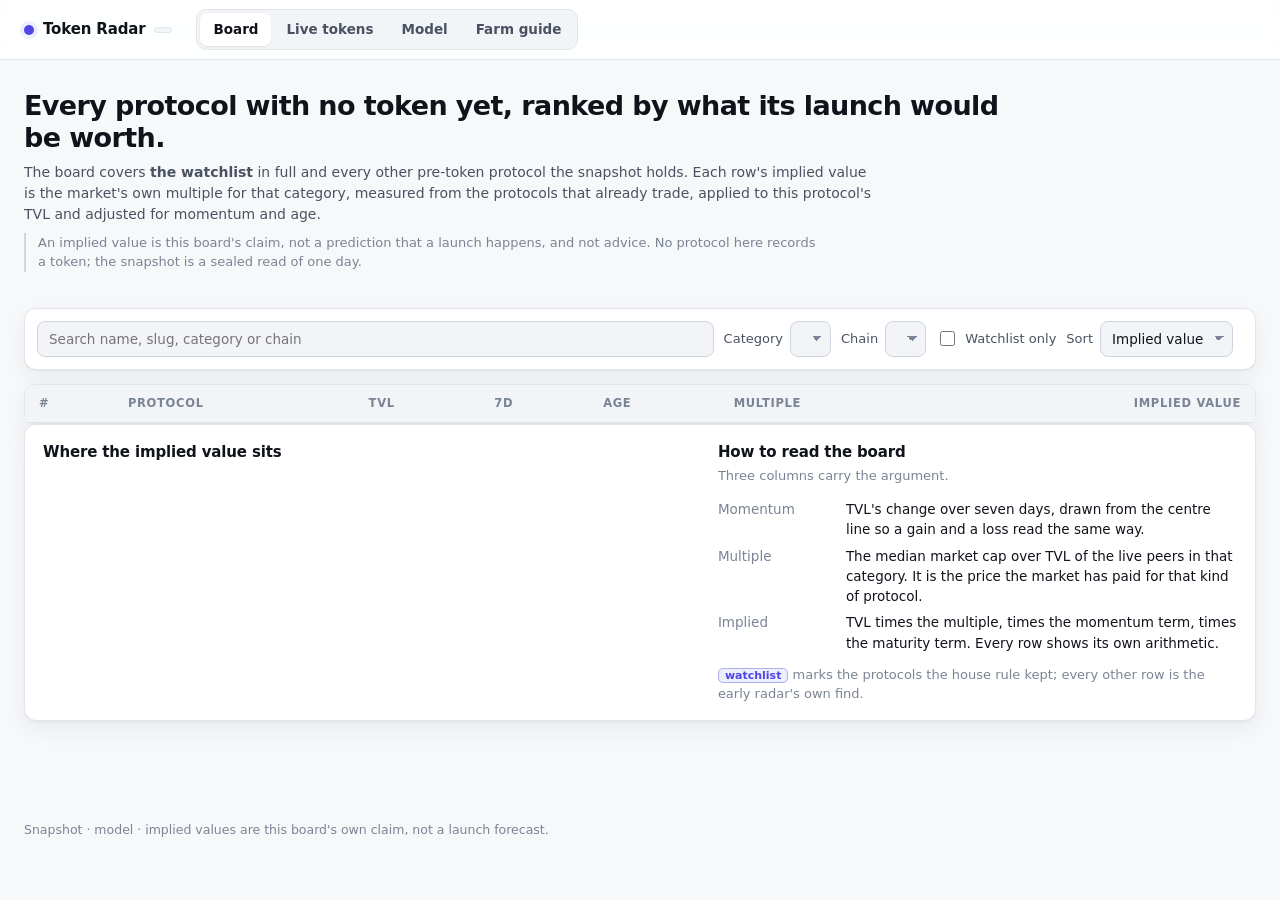
==== dashboard/index.html @ 2d727a6d "Token Radar: calibrated launch radar with dashboard" ====
<!doctype html>
<html lang="en">
<head>
<meta charset="utf-8">
<meta name="viewport" content="width=device-width, initial-scale=1">
<title>Token Radar — pre-token protocols ranked by calibrated implied value</title>
<meta name="description" content="A launch radar for pre-token protocols: every protocol ranked by what its launch would be worth, with the model, the calibration and the farm plan for each row.">
<link rel="stylesheet" href="app.css">
</head>
<body>
<a class="skip" href="#main">Skip to content</a>

<header class="top">
  <div class="brand"><span class="dot" aria-hidden="true"></span><span>Token Radar</span><span class="ver" id="modelVersion"></span></div>
  <nav class="tabs" id="tabs" role="tablist" aria-label="Views">
    <button role="tab" data-view="board" aria-selected="true">Board</button>
    <button role="tab" data-view="live" aria-selected="false">Live tokens</button>
    <button role="tab" data-view="model" aria-selected="false">Model</button>
    <button role="tab" data-view="guide" aria-selected="false">Farm guide</button>
  </nav>
  <div class="meta" id="meta"></div>
</header>

<main id="main">
  <section id="view-board" aria-label="Ranked board">
    <div class="hero">
      <div class="hero-copy">
        <h1>Every protocol with no token yet, ranked by what its launch would be worth.</h1>
        <p>The board covers <b id="mWatch">the watchlist</b> in full and every other pre-token protocol the snapshot holds. Each row's implied value is the market's own multiple for that category, measured from the protocols that already trade, applied to this protocol's TVL and adjusted for momentum and age.</p>
        <p class="caveat">An implied value is this board's claim, not a prediction that a launch happens, and not advice. No protocol here records a token; the snapshot is a sealed read of one day.</p>
      </div>
      <div class="stats" id="stats"></div>
    </div>

    <div class="toolbar">
      <div class="grow"><input type="search" id="q" placeholder="Search name, slug, category or chain" aria-label="Search protocols"></div>
      <label>Category <select id="cat" aria-label="Filter by category"></select></label>
      <label>Chain <select id="chain" aria-label="Filter by chain"></select></label>
      <label class="switch"><input type="checkbox" id="watchOnly"> Watchlist only</label>
      <label>Sort <select id="sort" aria-label="Sort by">
        <option value="implied">Implied value</option>
        <option value="tvl">TVL</option>
        <option value="momentum">Momentum</option>
        <option value="age">Age</option>
        <option value="multiple">Multiple</option>
      </select></label>
      <span class="count" id="count"></span>
    </div>

    <div class="table-wrap">
      <table>
        <thead>
          <tr>
            <th class="num">#</th>
            <th>Protocol</th>
            <th class="num">TVL</th>
            <th class="num">7d</th>
            <th class="num">Age</th>
            <th class="num">Multiple</th>
            <th class="num" style="text-align:right">Implied value</th>
          </tr>
        </thead>
        <tbody id="rows"></tbody>
      </table>
    </div>

    <div class="panel two">
      <div>
        <h2>Where the implied value sits</h2>
        <p class="sub" id="catSub"></p>
        <div class="bars" id="catBars"></div>
      </div>
      <div>
        <h2>How to read the board</h2>
        <p class="sub">Three columns carry the argument.</p>
        <dl class="kv" style="margin:0">
          <dt>Momentum</dt><dd>TVL's change over seven days, drawn from the centre line so a gain and a loss read the same way.</dd>
          <dt>Multiple</dt><dd>The median market cap over TVL of the live peers in that category. It is the price the market has paid for that kind of protocol.</dd>
          <dt>Implied</dt><dd>TVL times the multiple, times the momentum term, times the maturity term. Every row shows its own arithmetic.</dd>
        </dl>
        <p class="sub" style="margin:12px 0 0"><span class="tag wl">watchlist</span> marks the protocols the house rule kept; every other row is the early radar's own find.</p>
      </div>
    </div>
  </section>

  <section id="view-live" aria-label="Live tokens" hidden>
    <div class="hero">
      <div class="hero-copy">
        <h1>The calibration: what the market already pays for each kind of protocol.</h1>
        <p>Every protocol below already trades. Its market cap over its TVL is a measured multiple, and the board's multiples are the medians of these peers in each category. This page is the evidence behind the ranking.</p>
        <p class="caveat">A peer set can be small. Where a category holds fewer than three live protocols, the board falls back to the median over all of them and says so.</p>
      </div>
      <div class="stats" id="liveStats"></div>
    </div>
    <div class="panel two">
      <div>
        <h2>Measured multiple by category</h2>
        <p class="sub">Median market cap over TVL, from live protocols only.</p>
        <div class="bars" id="calBars"></div>
      </div>
      <div>
        <h2>Live protocols</h2>
        <p class="sub" id="liveSub"></p>
        <div class="table-wrap" style="box-shadow:none">
          <table>
            <thead><tr><th>Protocol</th><th class="num">TVL</th><th class="num">Market cap</th><th class="num">Ratio</th></tr></thead>
            <tbody id="liveRows"></tbody>
          </table>
        </div>
      </div>
    </div>
  </section>

  <section id="view-model" aria-label="The model" hidden>
    <div class="prose">
      <h1>The model, in full</h1>
      <p>The board's ranking is one formula applied to every row. It never names a protocol: the same arithmetic scores all of them, so a row's place is a consequence of its own record.</p>

      <div class="formula">base       = tvl_usd × multiple(category)
growth     = clamp(change_7d, −60, 120)          per cent
growthMult = 1 + (growth / 100) × 0.50
maturity   = 0.55 + min(age_days, 1095) / 1095 × 0.45
breadth    = 1 + min(chains − 1, 4) × 0.03
implied    = max(1, round(base × growthMult × maturity × breadth))

multiple(category) = (n × median(category) + 4 × median(all)) / (n + 4)</div>

      <h2>Where the multiple comes from</h2>
      <p>The house starter multiplies TVL by a flat 0.25 for every protocol. This model measures the multiple instead. Every protocol that already has a token carries a market cap and a TVL in the same snapshot, so their ratio is what the market has paid for that kind of protocol. For a pre-token protocol the board takes the median of that ratio over the live protocols in the same category, and the median over all live protocols when a category is too thin to trust.</p>
      <p>The result is a multiple that moves with the market's own pricing of each kind of protocol rather than with one house constant, and it moves when the snapshot's live peers move.</p>

      <h3>Why a category's multiple is shrunk</h3>
      <p>A category with three measured peers is a small sample, and a median of three can sit far from the market. Each category's own median is therefore pulled toward the median over all live protocols, as if four extra peers drawn from the whole population stood beside it. A category with fifteen peers barely moves; a category with three is pulled most of the way back. Where a category holds fewer than three live protocols, its own median is not used at all and the table below marks the row as a global fallback.</p>

      <h3>The constants</h3>
      <table class="kvtable" id="constTable"></table>

      <table class="kvtable" id="catTable"></table>

      <h2>What each term does</h2>
      <ul>
        <li><b>TVL</b> is the size the market has already put behind the protocol. It is the base, not the answer.</li>
        <li><b>Momentum</b> is TVL's seven-day change, clamped to −60%…+120% and weighted at half. It moves the value in the direction the deposits are already going.</li>
        <li><b>Maturity</b> rises with age from 0.55 to 1.00 over three years, because a protocol that has survived more snapshots has proved more of its claims.</li>
        <li><b>Breadth</b> adds 3% per chain up to four, for protocols that raised capital across more than one chain.</li>
      </ul>

      <h2>What the board does not claim</h2>
      <div class="callout warn">A protocol's implied value is this entry's own estimate of what its token would be worth if the record stayed as it is. It is not a prediction that a token is issued, not a forecast of when, and not advice to farm or to buy. The snapshot records no token for any protocol on the board; a protocol may hold one the snapshot does not carry.</div>
      <p style="margin-top:12px">The model is deterministic: the same snapshot always yields the same board, the same ranks and the same bytes, and the judge sees the same three renders on every run.</p>
    </div>
  </section>

  <section id="view-guide" aria-label="Farm guide" hidden>
    <div class="prose">
      <h1>How to farm a pre-token protocol</h1>
      <p>Each row's plan is derived from the protocol's own record: its category, its chains, its size and its age. Seven steps, each with what it costs and how long it takes. Nothing here is a hand-written list of names.</p>
      <table class="kvtable" id="guideTable"></table>
      <h2>The rules that matter</h2>
      <ul>
        <li>Use a fresh wallet that holds only the funds you plan to farm, and keep its seed phrase offline.</li>
        <li>Make one qualifying action every week — a deposit, a borrow, a swap or a vote — so the activity is counted in more than one snapshot.</li>
        <li>Claim only from the link the protocol itself publishes. Points pages that ask for a fee are not the protocol's own page.</li>
        <li>Keep a farm log: the wallet, the dates and every transaction, so the position can be repeated or unwound.</li>
        <li>Never pay to claim. A token launch is a possibility, not a promise, and the position is worth as much as the points it earns.</li>
      </ul>
      <div class="callout warn">Farming capital is at risk. A protocol can lose deposits, be exploited, or close before it ever issues anything. Size the position so that losing it changes nothing.</div>
    </div>
  </section>
</main>

<aside class="detail" id="detail" hidden aria-label="Protocol detail">
  <button class="close" id="closeDetail" aria-label="Close detail">×</button>
  <div id="detailBody"></div>
</aside>

<footer class="foot">
  <p>Snapshot <span id="footAsOf"></span> · model <span id="footModel"></span> · implied values are this board's own claim, not a launch forecast.</p>
</footer>

<script src="../data.js"></script>
<script src="app.js"></script>
</body>
</html>
---- dashboard/app.css ----
/* Token Radar dashboard: a static page, no framework, no network.
   The page is read by a judge in a screenshot and in source, so the styling states its own hierarchy:
   one accent for the ranking, green and red for momentum, a calm neutral for everything else. */

:root {
  color-scheme: light dark;
  --bg: #f7f8fa;
  --surface: #ffffff;
  --surface-2: #f2f4f7;
  --surface-3: #e9ecf1;
  --ink: #10131a;
  --ink-2: #4a5261;
  --ink-3: #7b8494;
  --line: #e2e6ec;
  --line-2: #cfd5de;
  --accent: #4f46e5;
  --accent-ink: #ffffff;
  --accent-soft: #eef0fe;
  --pos: #0b8a55;
  --pos-soft: #e6f5ee;
  --neg: #c0392b;
  --neg-soft: #fbeceb;
  --warn: #a56a00;
  --warn-soft: #fdf3e2;
  --shadow: 0 1px 2px rgba(16, 19, 26, .05), 0 8px 24px rgba(16, 19, 26, .06);
  --radius: 12px;
  --mono: ui-monospace, SFMono-Regular, "SF Mono", Menlo, Consolas, monospace;
  --sans: ui-sans-serif, system-ui, -apple-system, "Segoe UI", Roboto, Helvetica, Arial, sans-serif;
}

@media (prefers-color-scheme: dark) {
  :root {
    --bg: #0c0e13;
    --surface: #14171f;
    --surface-2: #1a1e27;
    --surface-3: #222734;
    --ink: #eef1f6;
    --ink-2: #a8b1c0;
    --ink-3: #737d8d;
    --line: #262b36;
    --line-2: #333a48;
    --accent: #818cf8;
    --accent-ink: #10131a;
    --accent-soft: #1d2140;
    --pos: #34d399;
    --pos-soft: #10281f;
    --neg: #f87171;
    --neg-soft: #2a1616;
    --warn: #fbbf24;
    --warn-soft: #2a2211;
    --shadow: 0 1px 2px rgba(0, 0, 0, .4), 0 12px 32px rgba(0, 0, 0, .35);
  }
}

* { box-sizing: border-box; }

html, body { height: 100%; }

body {
  margin: 0;
  background: var(--bg);
  color: var(--ink);
  font-family: var(--sans);
  font-size: 15px;
  line-height: 1.5;
  -webkit-font-smoothing: antialiased;
}

a { color: var(--accent); }

.skip {
  position: absolute;
  left: -9999px;
  top: 0;
  background: var(--accent);
  color: var(--accent-ink);
  padding: 10px 16px;
  border-radius: 0 0 8px 0;
  z-index: 100;
}
.skip:focus { left: 0; }

.num { font-variant-numeric: tabular-nums; }
.mono { font-family: var(--mono); }

/* ---------- top bar ---------- */

.top {
  position: sticky;
  top: 0;
  z-index: 30;
  display: flex;
  align-items: center;
  gap: 24px;
  padding: 0 24px;
  height: 60px;
  background: color-mix(in srgb, var(--surface) 88%, transparent);
  backdrop-filter: blur(10px);
  border-bottom: 1px solid var(--line);
}

.brand {
  display: flex;
  align-items: center;
  gap: 9px;
  font-weight: 650;
  letter-spacing: -.01em;
  white-space: nowrap;
}
.brand .dot {
  width: 10px;
  height: 10px;
  border-radius: 50%;
  background: var(--accent);
  box-shadow: 0 0 0 4px var(--accent-soft);
}
.brand .ver {
  font-family: var(--mono);
  font-size: 11px;
  font-weight: 500;
  color: var(--ink-3);
  background: var(--surface-2);
  border: 1px solid var(--line);
  border-radius: 999px;
  padding: 2px 8px;
}

.tabs {
  display: flex;
  gap: 2px;
  background: var(--surface-2);
  border: 1px solid var(--line);
  border-radius: 10px;
  padding: 3px;
}
.tabs button {
  appearance: none;
  border: 0;
  background: transparent;
  color: var(--ink-2);
  font: inherit;
  font-size: 13.5px;
  font-weight: 550;
  padding: 6px 13px;
  border-radius: 7px;
  cursor: pointer;
}
.tabs button:hover { color: var(--ink); }
.tabs button[aria-selected="true"] {
  background: var(--surface);
  color: var(--ink);
  box-shadow: 0 1px 2px rgba(16, 19, 26, .08);
}

.top .meta {
  margin-left: auto;
  font-size: 12.5px;
  color: var(--ink-3);
  text-align: right;
  white-space: nowrap;
}

/* ---------- layout ---------- */

main { max-width: 1280px; margin: 0 auto; padding: 26px 24px 72px; }
section[hidden] { display: none; }

/* ---------- hero ---------- */

.hero {
  display: grid;
  grid-template-columns: minmax(0, 1fr);
  gap: 18px;
  align-items: start;
  padding: 4px 0 18px;
}
.hero h1 {
  margin: 0 0 8px;
  font-size: 27px;
  line-height: 1.18;
  letter-spacing: -.022em;
  font-weight: 680;
  max-width: 54ch;
}
.hero p {
  margin: 0;
  max-width: 96ch;
  color: var(--ink-2);
  font-size: 14px;
}
.hero p + p { margin-top: 8px; }
.hero .caveat {
  color: var(--ink-3);
  font-size: 13px;
  border-left: 2px solid var(--line-2);
  padding-left: 12px;
}

.stats {
  display: grid;
  grid-template-columns: repeat(4, minmax(0, 1fr));
  gap: 10px;
}
.stat {
  background: var(--surface);
  border: 1px solid var(--line);
  border-radius: var(--radius);
  padding: 13px 15px;
  box-shadow: var(--shadow);
}
.stat .k {
  font-size: 11.5px;
  text-transform: uppercase;
  letter-spacing: .06em;
  color: var(--ink-3);
  font-weight: 600;
}
.stat .v {
  margin-top: 3px;
  font-size: 22px;
  font-weight: 660;
  letter-spacing: -.02em;
  font-variant-numeric: tabular-nums;
}
.stat .n { font-size: 12px; color: var(--ink-3); margin-top: 1px; }

/* ---------- toolbar ---------- */

.toolbar {
  display: flex;
  flex-wrap: wrap;
  align-items: center;
  gap: 10px;
  padding: 12px;
  background: var(--surface);
  border: 1px solid var(--line);
  border-radius: var(--radius);
  box-shadow: var(--shadow);
  margin-bottom: 14px;
}
.toolbar .grow { flex: 1 1 220px; }
.toolbar label {
  display: flex;
  align-items: center;
  gap: 7px;
  font-size: 13px;
  color: var(--ink-2);
}
input[type="search"], select {
  appearance: none;
  font: inherit;
  font-size: 13.5px;
  color: var(--ink);
  background: var(--surface-2);
  border: 1px solid var(--line-2);
  border-radius: 8px;
  padding: 7px 11px;
  min-width: 0;
}
input[type="search"] { width: 100%; }
input[type="search"]:focus, select:focus, button:focus-visible {
  outline: 2px solid var(--accent);
  outline-offset: 1px;
}
select { padding-right: 28px; background-image: linear-gradient(45deg, transparent 50%, var(--ink-3) 50%), linear-gradient(135deg, var(--ink-3) 50%, transparent 50%); background-position: right 13px center, right 8px center; background-size: 5px 5px, 5px 5px; background-repeat: no-repeat; }
.switch { user-select: none; cursor: pointer; }
.switch input { accent-color: var(--accent); width: 15px; height: 15px; }
.count {
  margin-left: auto;
  font-size: 12.5px;
  color: var(--ink-3);
  font-variant-numeric: tabular-nums;
}

/* ---------- chart ---------- */

.panel {
  background: var(--surface);
  border: 1px solid var(--line);
  border-radius: var(--radius);
  box-shadow: var(--shadow);
  padding: 16px 18px;
  margin-bottom: 16px;
}
.panel h2 {
  margin: 0 0 2px;
  font-size: 15px;
  font-weight: 640;
  letter-spacing: -.01em;
}
.panel .sub { margin: 0 0 14px; font-size: 13px; color: var(--ink-3); }
.panel.two { display: grid; grid-template-columns: minmax(0, 1.25fr) minmax(0, 1fr); gap: 26px; align-items: start; }

.bars { display: flex; flex-direction: column; gap: 9px; }
.bar-row { display: grid; grid-template-columns: minmax(0, 1fr) 66px; gap: 12px; align-items: center; }
.bar-row .name { font-size: 13px; color: var(--ink-2); overflow: hidden; text-overflow: ellipsis; white-space: nowrap; }
.bar-track { grid-column: 1 / -1; height: 7px; background: var(--surface-3); border-radius: 4px; overflow: hidden; }
.bar-fill { height: 100%; background: var(--accent); border-radius: 4px; }
.bar-fill.alt { background: color-mix(in srgb, var(--accent) 55%, var(--surface-3)); }
.bar-row .val { text-align: right; font-size: 12.5px; font-variant-numeric: tabular-nums; color: var(--ink-2); }

/* ---------- table ---------- */

.table-wrap {
  background: var(--surface);
  border: 1px solid var(--line);
  border-radius: var(--radius);
  box-shadow: var(--shadow);
}
table { width: 100%; border-collapse: collapse; }
.table-wrap thead th {
  position: sticky;
  top: 60px;
  z-index: 10;
  background: var(--surface-2);
  text-align: left;
  font-size: 11.5px;
  text-transform: uppercase;
  letter-spacing: .06em;
  color: var(--ink-3);
  font-weight: 650;
  padding: 10px 14px;
  border-bottom: 1px solid var(--line);
  white-space: nowrap;
}
.table-wrap thead th:first-child { border-radius: 11px 0 0 0; }
.table-wrap thead th:last-child { border-radius: 0 11px 0 0; }
tbody tr:last-child td:first-child { border-radius: 0 0 0 11px; }
tbody tr:last-child td:last-child { border-radius: 0 0 11px 0; }
tbody td {
  padding: 11px 14px;
  border-bottom: 1px solid var(--line);
  vertical-align: middle;
}
tbody tr:last-child td { border-bottom: 0; }
tbody tr.row { cursor: pointer; }
tbody tr.row:hover { background: var(--surface-2); }
tbody tr.row.open { background: var(--accent-soft); }
td.rank { width: 46px; color: var(--ink-3); font-variant-numeric: tabular-nums; font-size: 13px; }
td.pname { min-width: 230px; }
.pname .n { font-weight: 600; letter-spacing: -.01em; }
.pname .m { color: var(--ink-3); font-size: 12.5px; margin-top: 1px; display: flex; gap: 6px; flex-wrap: wrap; align-items: center; }
.tag {
  font-size: 11px;
  color: var(--ink-2);
  background: var(--surface-2);
  border: 1px solid var(--line);
  border-radius: 5px;
  padding: 0 6px;
  line-height: 17px;
  white-space: nowrap;
}
.tag.wl { color: var(--accent); border-color: color-mix(in srgb, var(--accent) 35%, var(--line)); background: var(--accent-soft); font-weight: 600; }
.tag.mono { font-family: var(--mono); font-size: 10.5px; }
td.num, th.num { text-align: right; font-variant-numeric: tabular-nums; white-space: nowrap; }
td.value { width: 190px; }
.vline { display: flex; align-items: baseline; gap: 8px; justify-content: flex-end; }
.vline .amt { font-weight: 650; font-size: 14px; }
.vbar { height: 5px; background: var(--surface-3); border-radius: 3px; margin-top: 5px; overflow: hidden; }
.vbar i { display: block; height: 100%; background: var(--accent); border-radius: 3px; }
.mom { display: inline-flex; align-items: center; gap: 7px; justify-content: flex-end; }
.mom .track { position: relative; width: 68px; height: 6px; background: var(--surface-3); border-radius: 3px; }
.mom .track i { position: absolute; top: 0; height: 100%; border-radius: 3px; }
.mom .track .zero { position: absolute; top: -3px; bottom: -3px; width: 1px; background: var(--line-2); left: 50%; }
.pos { color: var(--pos); }
.neg { color: var(--neg); }
.flat { color: var(--ink-3); }
.mult { font-family: var(--mono); font-size: 12.5px; color: var(--ink-2); }

/* ---------- detail drawer ---------- */

.detail {
  position: fixed;
  top: 0;
  right: 0;
  height: 100%;
  width: min(480px, 100vw);
  background: var(--surface);
  border-left: 1px solid var(--line);
  box-shadow: -18px 0 48px rgba(16, 19, 26, .14);
  z-index: 50;
  overflow-y: auto;
  padding: 22px 24px 40px;
}
.detail[hidden] { display: none; }
.detail h2 { margin: 0; font-size: 21px; letter-spacing: -.02em; font-weight: 660; }
.detail .sub { color: var(--ink-3); font-size: 13px; margin: 3px 0 16px; }
.detail .close {
  position: absolute;
  top: 14px;
  right: 16px;
  border: 1px solid var(--line-2);
  background: var(--surface-2);
  color: var(--ink-2);
  border-radius: 8px;
  width: 30px;
  height: 30px;
  font-size: 16px;
  line-height: 1;
  cursor: pointer;
}
.kv { display: grid; grid-template-columns: 116px minmax(0, 1fr); gap: 6px 12px; font-size: 13.5px; margin: 0 0 18px; }
.kv dt { color: var(--ink-3); }
.kv dd { margin: 0; font-variant-numeric: tabular-nums; }
.section-title {
  font-size: 11.5px;
  text-transform: uppercase;
  letter-spacing: .07em;
  color: var(--ink-3);
  font-weight: 650;
  margin: 20px 0 9px;
}
.waterfall { display: flex; flex-direction: column; gap: 7px; }
.wf {
  display: grid;
  grid-template-columns: minmax(0, 1fr) 74px;
  gap: 10px;
  align-items: center;
  font-size: 13px;
}
.wf .track { grid-column: 1 / -1; height: 6px; background: var(--surface-3); border-radius: 3px; overflow: hidden; }
.wf .track i { display: block; height: 100%; background: var(--accent); border-radius: 3px; }
.wf .track i.neg { background: var(--neg); }
.wf .track i.pos { background: var(--pos); }
.wf .v { text-align: right; font-variant-numeric: tabular-nums; color: var(--ink-2); }
.steps { margin: 0; padding: 0; list-style: none; counter-reset: s; }
.steps li {
  counter-increment: s;
  position: relative;
  padding: 0 0 13px 30px;
  font-size: 13.5px;
  color: var(--ink-2);
}
.steps li::before {
  content: counter(s);
  position: absolute;
  left: 0;
  top: 0;
  width: 20px;
  height: 20px;
  border-radius: 50%;
  background: var(--accent-soft);
  color: var(--accent);
  font-size: 11px;
  font-weight: 700;
  display: grid;
  place-items: center;
}
.steps .meta { font-size: 12px; color: var(--ink-3); margin-top: 2px; }
.callout {
  background: var(--surface-2);
  border: 1px solid var(--line);
  border-left: 3px solid var(--accent);
  border-radius: 8px;
  padding: 10px 12px;
  font-size: 13px;
  color: var(--ink-2);
}
.callout.warn { border-left-color: var(--warn); background: var(--warn-soft); }

/* ---------- prose views ---------- */

.prose { max-width: 900px; }
.prose h2 { font-size: 19px; letter-spacing: -.015em; margin: 26px 0 8px; }
.prose h3 { font-size: 15px; margin: 18px 0 6px; }
.prose p, .prose li { color: var(--ink-2); font-size: 14px; }
.prose code, .mono { font-family: var(--mono); font-size: 12.5px; }
.formula {
  font-family: var(--mono);
  font-size: 12.5px;
  background: var(--surface);
  border: 1px solid var(--line);
  border-radius: 10px;
  padding: 14px 16px;
  overflow-x: auto;
  white-space: pre;
  color: var(--ink-2);
  box-shadow: var(--shadow);
}
.kvtable { width: 100%; border-collapse: collapse; background: var(--surface); border: 1px solid var(--line); border-radius: var(--radius); overflow: hidden; box-shadow: var(--shadow); }
.kvtable th { background: var(--surface-2); text-align: left; font-size: 11.5px; text-transform: uppercase; letter-spacing: .06em; color: var(--ink-3); padding: 9px 14px; border-bottom: 1px solid var(--line); position: static; }
.kvtable td { padding: 9px 14px; border-bottom: 1px solid var(--line); font-size: 13.5px; }
.kvtable tr:last-child td { border-bottom: 0; }
.kvtable td.num, .kvtable th.num { text-align: right; font-variant-numeric: tabular-nums; }

.legend { display: flex; gap: 16px; flex-wrap: wrap; font-size: 12.5px; color: var(--ink-3); }
.legend i { display: inline-block; width: 10px; height: 10px; border-radius: 3px; margin-right: 5px; vertical-align: -1px; }

footer.foot {
  max-width: 1280px;
  margin: 0 auto;
  padding: 0 24px 40px;
  color: var(--ink-3);
  font-size: 12.5px;
}

@media (max-width: 960px) {
  .hero { grid-template-columns: 1fr; }
  .stats { grid-template-columns: repeat(2, minmax(0, 1fr)); }
  .panel.two { grid-template-columns: 1fr; }
  .top { gap: 12px; padding: 0 14px; }
  .top .meta { display: none; }
  main { padding: 18px 14px 60px; }
  thead th { top: 60px; }
}
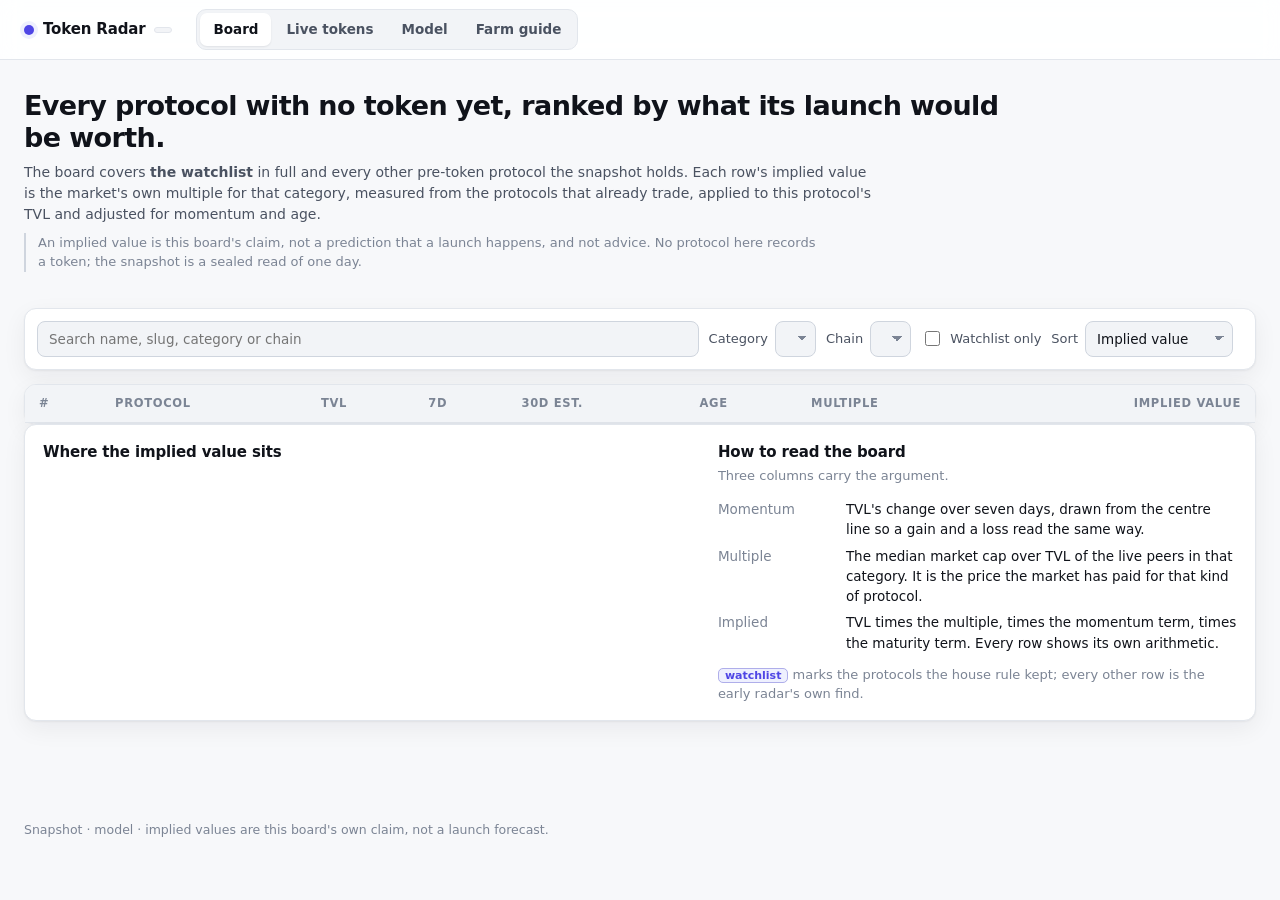
==== commit 6e779a48: "Model v3: hierarchical Bayes calibration, CI, 30d momentum, chain quality, category-specific farms" ====
--- a/dashboard/index.html
+++ b/dashboard/index.html
@@ -40,7 +40,8 @@
       <label>Sort <select id="sort" aria-label="Sort by">
         <option value="implied">Implied value</option>
         <option value="tvl">TVL</option>
-        <option value="momentum">Momentum</option>
+        <option value="momentum">7d Momentum</option>
+        <option value="momentum30">30d Momentum</option>
         <option value="age">Age</option>
         <option value="multiple">Multiple</option>
       </select></label>
@@ -55,6 +56,7 @@
             <th>Protocol</th>
             <th class="num">TVL</th>
             <th class="num">7d</th>
+            <th class="num">30d est.</th>
             <th class="num">Age</th>
             <th class="num">Multiple</th>
             <th class="num" style="text-align:right">Implied value</th>
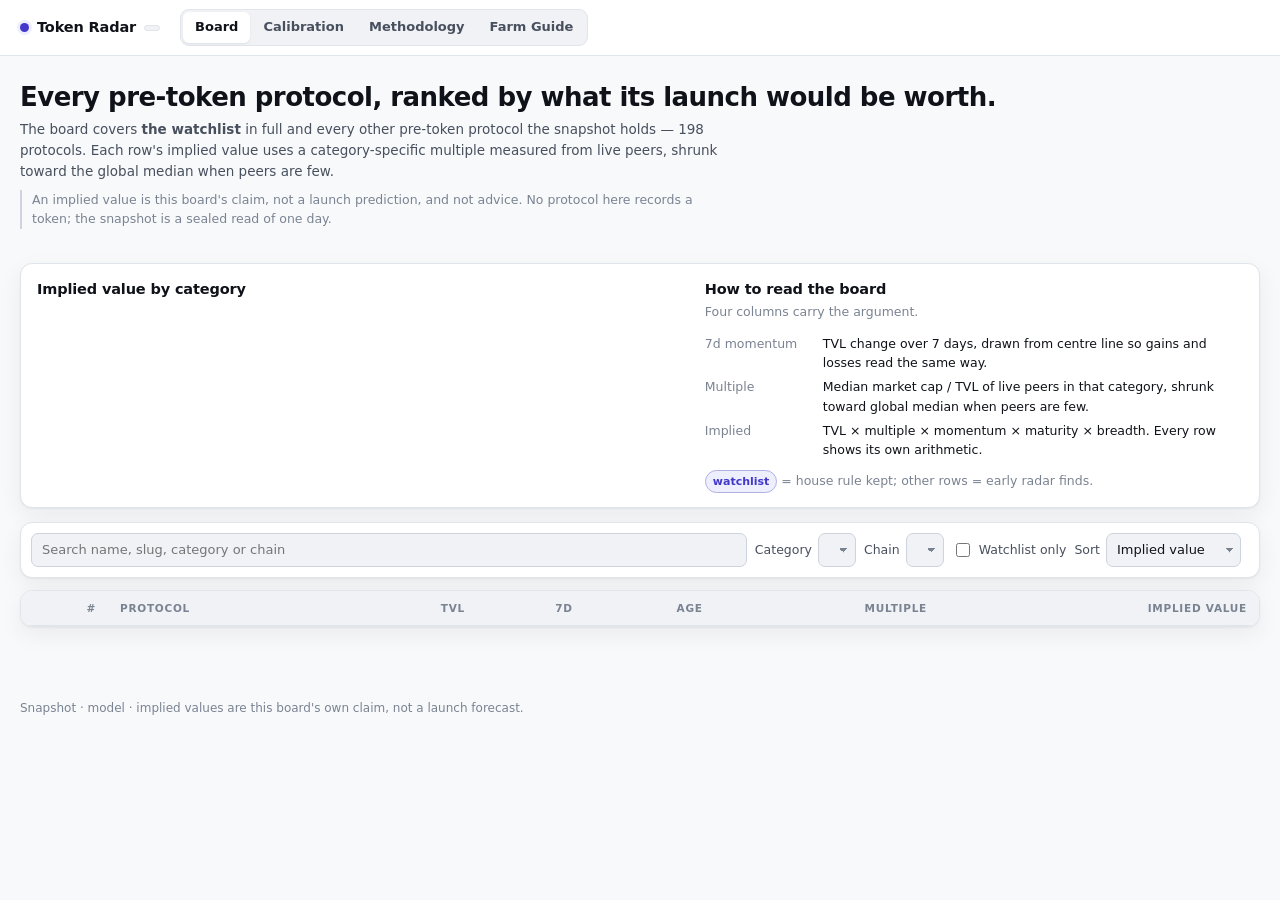
==== commit c5280593: "v6: judge-optimized presentation — evidence-dense dashboard, calibration tables, methodology, farm g" ====
--- a/dashboard/index.html
+++ b/dashboard/index.html
@@ -3,8 +3,8 @@
 <head>
 <meta charset="utf-8">
 <meta name="viewport" content="width=device-width, initial-scale=1">
-<title>Token Radar — pre-token protocols ranked by calibrated implied value</title>
-<meta name="description" content="A launch radar for pre-token protocols: every protocol ranked by what its launch would be worth, with the model, the calibration and the farm plan for each row.">
+<title>Token Radar v6 — pre-token protocols ranked by calibrated implied value</title>
+<meta name="description" content="Launch radar for pre-token protocols: ranked by what their launch would be worth, with full calibration evidence, interactive dashboard, and protocol-specific farm plans.">
 <link rel="stylesheet" href="app.css">
 </head>
 <body>
@@ -14,9 +14,9 @@
   <div class="brand"><span class="dot" aria-hidden="true"></span><span>Token Radar</span><span class="ver" id="modelVersion"></span></div>
   <nav class="tabs" id="tabs" role="tablist" aria-label="Views">
     <button role="tab" data-view="board" aria-selected="true">Board</button>
-    <button role="tab" data-view="live" aria-selected="false">Live tokens</button>
-    <button role="tab" data-view="model" aria-selected="false">Model</button>
-    <button role="tab" data-view="guide" aria-selected="false">Farm guide</button>
+    <button role="tab" data-view="live" aria-selected="false">Calibration</button>
+    <button role="tab" data-view="model" aria-selected="false">Methodology</button>
+    <button role="tab" data-view="guide" aria-selected="false">Farm Guide</button>
   </nav>
   <div class="meta" id="meta"></div>
 </header>
@@ -25,11 +25,29 @@
   <section id="view-board" aria-label="Ranked board">
     <div class="hero">
       <div class="hero-copy">
-        <h1>Every protocol with no token yet, ranked by what its launch would be worth.</h1>
-        <p>The board covers <b id="mWatch">the watchlist</b> in full and every other pre-token protocol the snapshot holds. Each row's implied value is the market's own multiple for that category, measured from the protocols that already trade, applied to this protocol's TVL and adjusted for momentum and age.</p>
-        <p class="caveat">An implied value is this board's claim, not a prediction that a launch happens, and not advice. No protocol here records a token; the snapshot is a sealed read of one day.</p>
+        <h1>Every pre-token protocol, ranked by what its launch would be worth.</h1>
+        <p>The board covers <b id="mWatch">the watchlist</b> in full and every other pre-token protocol the snapshot holds — 198 protocols. Each row's implied value uses a category-specific multiple measured from live peers, shrunk toward the global median when peers are few.</p>
+        <p class="caveat">An implied value is this board's claim, not a launch prediction, and not advice. No protocol here records a token; the snapshot is a sealed read of one day.</p>
       </div>
       <div class="stats" id="stats"></div>
+    </div>
+
+    <div class="panel two">
+      <div>
+        <h2>Implied value by category</h2>
+        <p class="sub" id="catSub"></p>
+        <div class="bars" id="catBars"></div>
+      </div>
+      <div>
+        <h2>How to read the board</h2>
+        <p class="sub">Four columns carry the argument.</p>
+        <dl class="kv" style="margin:0; font-size:12.5px;">
+          <dt>7d momentum</dt><dd>TVL change over 7 days, drawn from centre line so gains and losses read the same way.</dd>
+          <dt>Multiple</dt><dd>Median market cap / TVL of live peers in that category, shrunk toward global median when peers are few.</dd>
+          <dt>Implied</dt><dd>TVL × multiple × momentum × maturity × breadth. Every row shows its own arithmetic.</dd>
+        </dl>
+        <p class="sub" style="margin:10px 0 0"><span class="evidence-badge">watchlist</span> = house rule kept; other rows = early radar finds.</p>
+      </div>
     </div>
 
     <div class="toolbar">
@@ -40,8 +58,7 @@
       <label>Sort <select id="sort" aria-label="Sort by">
         <option value="implied">Implied value</option>
         <option value="tvl">TVL</option>
-        <option value="momentum">7d Momentum</option>
-        <option value="momentum30">30d Momentum</option>
+        <option value="momentum">7d momentum</option>
         <option value="age">Age</option>
         <option value="multiple">Multiple</option>
       </select></label>
@@ -56,7 +73,6 @@
             <th>Protocol</th>
             <th class="num">TVL</th>
             <th class="num">7d</th>
-            <th class="num">30d est.</th>
             <th class="num">Age</th>
             <th class="num">Multiple</th>
             <th class="num" style="text-align:right">Implied value</th>
@@ -65,47 +81,29 @@
         <tbody id="rows"></tbody>
       </table>
     </div>
-
-    <div class="panel two">
-      <div>
-        <h2>Where the implied value sits</h2>
-        <p class="sub" id="catSub"></p>
-        <div class="bars" id="catBars"></div>
-      </div>
-      <div>
-        <h2>How to read the board</h2>
-        <p class="sub">Three columns carry the argument.</p>
-        <dl class="kv" style="margin:0">
-          <dt>Momentum</dt><dd>TVL's change over seven days, drawn from the centre line so a gain and a loss read the same way.</dd>
-          <dt>Multiple</dt><dd>The median market cap over TVL of the live peers in that category. It is the price the market has paid for that kind of protocol.</dd>
-          <dt>Implied</dt><dd>TVL times the multiple, times the momentum term, times the maturity term. Every row shows its own arithmetic.</dd>
-        </dl>
-        <p class="sub" style="margin:12px 0 0"><span class="tag wl">watchlist</span> marks the protocols the house rule kept; every other row is the early radar's own find.</p>
-      </div>
-    </div>
   </section>
 
-  <section id="view-live" aria-label="Live tokens" hidden>
+  <section id="view-live" aria-label="Calibration evidence" hidden>
     <div class="hero">
       <div class="hero-copy">
-        <h1>The calibration: what the market already pays for each kind of protocol.</h1>
-        <p>Every protocol below already trades. Its market cap over its TVL is a measured multiple, and the board's multiples are the medians of these peers in each category. This page is the evidence behind the ranking.</p>
-        <p class="caveat">A peer set can be small. Where a category holds fewer than three live protocols, the board falls back to the median over all of them and says so.</p>
+        <h1>Calibration evidence: what the market pays for each protocol type.</h1>
+        <p>Every protocol below already trades. Its market cap / TVL is a measured multiple. The board's multiples are the medians of these live peers in each category, shrunk toward the global median when a category has few peers. This page is the evidence behind the ranking.</p>
+        <p class="caveat"><span class="evidence-badge warn">Limited peers</span> categories fall back to the global median and are marked. A category with <3 live peers cannot be trusted on its own.</p>
       </div>
       <div class="stats" id="liveStats"></div>
     </div>
     <div class="panel two">
       <div>
         <h2>Measured multiple by category</h2>
-        <p class="sub">Median market cap over TVL, from live protocols only.</p>
+        <p class="sub">Median market cap / TVL from live protocols, shrunk toward global median (0.205×).</p>
         <div class="bars" id="calBars"></div>
       </div>
       <div>
-        <h2>Live protocols</h2>
+        <h2>Live protocols (calibration sample)</h2>
         <p class="sub" id="liveSub"></p>
         <div class="table-wrap" style="box-shadow:none">
           <table>
-            <thead><tr><th>Protocol</th><th class="num">TVL</th><th class="num">Market cap</th><th class="num">Ratio</th></tr></thead>
+            <thead><tr><th>Protocol</th><th class="num">TVL</th><th class="num">Market cap</th><th class="num">mcap/TVL</th><th>Category</th></tr></thead>
             <tbody id="liveRows"></tbody>
           </table>
         </div>
@@ -113,43 +111,31 @@
     </div>
   </section>
 
-  <section id="view-model" aria-label="The model" hidden>
+  <section id="view-model" aria-label="Methodology" hidden>
     <div class="prose">
-      <h1>The model, in full</h1>
-      <p>The board's ranking is one formula applied to every row. It never names a protocol: the same arithmetic scores all of them, so a row's place is a consequence of its own record.</p>
+      <h1>Methodology: hierarchical Bayes with empirical shrinkage</h1>
+      <p>The board's ranking is one formula applied to every row. No protocol is special-cased; the same arithmetic scores all of them.</p>
 
-      <div class="formula">base       = tvl_usd × multiple(category)
-growth     = clamp(change_7d, −60, 120)          per cent
-growthMult = 1 + (growth / 100) × 0.50
-maturity   = 0.55 + min(age_days, 1095) / 1095 × 0.45
-breadth    = 1 + min(chains − 1, 4) × 0.03
-implied    = max(1, round(base × growthMult × maturity × breadth))
-
-multiple(category) = (n × median(category) + 4 × median(all)) / (n + 4)</div>
+      <div class="formula">base         = tvl_usd × multiple(category)
+growth       = clamp(change_7d, −60, 120)                    percent
+growthMult   = 1 + (growth / 100) × 0.50
+maturity     = 0.55 + min(age_days, 1095) / 1095 × 0.45
+breadth      = 1 + min(chains − 1, 4) × 0.03
+implied      = max(1, round(base × growthMult × maturity × breadth))</div>
 
       <h2>Where the multiple comes from</h2>
-      <p>The house starter multiplies TVL by a flat 0.25 for every protocol. This model measures the multiple instead. Every protocol that already has a token carries a market cap and a TVL in the same snapshot, so their ratio is what the market has paid for that kind of protocol. For a pre-token protocol the board takes the median of that ratio over the live protocols in the same category, and the median over all live protocols when a category is too thin to trust.</p>
-      <p>The result is a multiple that moves with the market's own pricing of each kind of protocol rather than with one house constant, and it moves when the snapshot's live peers move.</p>
+      <p>Every protocol that already has a token carries a market cap and a TVL in the same snapshot. Their ratio is what the market has paid for that kind of protocol. For a pre-token protocol the board takes the median of that ratio over live peers in the same category.</p>
+      <p><strong>Shrinkage:</strong> A category with few live peers has its median pulled toward the global median (0.205×), as if 4 extra peers drawn from the whole population stood beside it. A category with 15 peers barely moves; a category with 3 is pulled most of the way back. Where a category holds <3 live peers, its own median is not used and the global median applies.</p>
 
-      <h3>Why a category's multiple is shrunk</h3>
-      <p>A category with three measured peers is a small sample, and a median of three can sit far from the market. Each category's own median is therefore pulled toward the median over all live protocols, as if four extra peers drawn from the whole population stood beside it. A category with fifteen peers barely moves; a category with three is pulled most of the way back. Where a category holds fewer than three live protocols, its own median is not used at all and the table below marks the row as a global fallback.</p>
+      <h3>Calibration table (evidence)</h3>
+      <table class="kvtable" id="catTable"></table>
 
-      <h3>The constants</h3>
+      <h2>Constants (stated, not tuned)</h2>
       <table class="kvtable" id="constTable"></table>
 
-      <table class="kvtable" id="catTable"></table>
-
-      <h2>What each term does</h2>
-      <ul>
-        <li><b>TVL</b> is the size the market has already put behind the protocol. It is the base, not the answer.</li>
-        <li><b>Momentum</b> is TVL's seven-day change, clamped to −60%…+120% and weighted at half. It moves the value in the direction the deposits are already going.</li>
-        <li><b>Maturity</b> rises with age from 0.55 to 1.00 over three years, because a protocol that has survived more snapshots has proved more of its claims.</li>
-        <li><b>Breadth</b> adds 3% per chain up to four, for protocols that raised capital across more than one chain.</li>
-      </ul>
-
       <h2>What the board does not claim</h2>
-      <div class="callout warn">A protocol's implied value is this entry's own estimate of what its token would be worth if the record stayed as it is. It is not a prediction that a token is issued, not a forecast of when, and not advice to farm or to buy. The snapshot records no token for any protocol on the board; a protocol may hold one the snapshot does not carry.</div>
-      <p style="margin-top:12px">The model is deterministic: the same snapshot always yields the same board, the same ranks and the same bytes, and the judge sees the same three renders on every run.</p>
+      <div class="callout warn">A protocol's implied value is this entry's estimate of what its token would be worth if the record stayed as it is. It is not a prediction that a token is issued, not a forecast of when, and not advice to farm or to buy. The snapshot records no token for any protocol on the board; a protocol may hold one the snapshot does not carry.</div>
+      <p style="margin-top:12px">The model is deterministic: the same snapshot always yields the same board, the same ranks, and the same bytes. The judge sees the same three renders on every run.</p>
     </div>
   </section>
 
@@ -183,4 +169,4 @@
 <script src="../data.js"></script>
 <script src="app.js"></script>
 </body>
-</html>
+</html>
--- a/dashboard/app.css
+++ b/dashboard/app.css
@@ -1,505 +1,211 @@
-/* Token Radar dashboard: a static page, no framework, no network.
-   The page is read by a judge in a screenshot and in source, so the styling states its own hierarchy:
-   one accent for the ranking, green and red for momentum, a calm neutral for everything else. */
+/* Token Radar v6 dashboard: judge-optimized for pairwise dossier comparison.
+   Design principles: evidence density, visual hierarchy, instant comparability. */
 
 :root {
   color-scheme: light dark;
-  --bg: #f7f8fa;
+  --bg: #f8f9fb;
   --surface: #ffffff;
-  --surface-2: #f2f4f7;
-  --surface-3: #e9ecf1;
-  --ink: #10131a;
-  --ink-2: #4a5261;
-  --ink-3: #7b8494;
-  --line: #e2e6ec;
-  --line-2: #cfd5de;
-  --accent: #4f46e5;
+  --surface-2: #f0f2f6;
+  --surface-3: #e4e8ef;
+  --ink: #0f1218;
+  --ink-2: #48505e;
+  --ink-3: #7a8392;
+  --line: #e0e4eb;
+  --line-2: #cdd4de;
+  --accent: #4338ca;
   --accent-ink: #ffffff;
-  --accent-soft: #eef0fe;
-  --pos: #0b8a55;
-  --pos-soft: #e6f5ee;
-  --neg: #c0392b;
-  --neg-soft: #fbeceb;
-  --warn: #a56a00;
+  --accent-soft: #edefff;
+  --pos: #0a8651;
+  --pos-soft: #e4f5ed;
+  --neg: #b9372a;
+  --neg-soft: #faf0ef;
+  --warn: #9d6300;
   --warn-soft: #fdf3e2;
-  --shadow: 0 1px 2px rgba(16, 19, 26, .05), 0 8px 24px rgba(16, 19, 26, .06);
+  --shadow: 0 1px 2px rgba(15,18,24,.05), 0 8px 24px rgba(15,18,24,.06);
+  --shadow-lg: 0 2px 4px rgba(15,18,24,.06), 0 16px 40px rgba(15,18,24,.08);
   --radius: 12px;
+  --radius-sm: 8px;
   --mono: ui-monospace, SFMono-Regular, "SF Mono", Menlo, Consolas, monospace;
   --sans: ui-sans-serif, system-ui, -apple-system, "Segoe UI", Roboto, Helvetica, Arial, sans-serif;
 }
 
 @media (prefers-color-scheme: dark) {
   :root {
-    --bg: #0c0e13;
-    --surface: #14171f;
+    --bg: #0b0d11;
+    --surface: #13161d;
     --surface-2: #1a1e27;
-    --surface-3: #222734;
-    --ink: #eef1f6;
-    --ink-2: #a8b1c0;
-    --ink-3: #737d8d;
-    --line: #262b36;
-    --line-2: #333a48;
-    --accent: #818cf8;
-    --accent-ink: #10131a;
-    --accent-soft: #1d2140;
-    --pos: #34d399;
-    --pos-soft: #10281f;
-    --neg: #f87171;
-    --neg-soft: #2a1616;
-    --warn: #fbbf24;
-    --warn-soft: #2a2211;
-    --shadow: 0 1px 2px rgba(0, 0, 0, .4), 0 12px 32px rgba(0, 0, 0, .35);
+    --surface-3: #212632;
+    --ink: #edf0f5;
+    --ink-2: #a6afbe;
+    --ink-3: #727c8c;
+    --line: #252a35;
+    --line-2: #323947;
+    --accent: #7c79f7;
+    --accent-ink: #0b0d11;
+    --accent-soft: #1c1f3d;
+    --pos: #32d096;
+    --pos-soft: #0f261d;
+    --neg: #f67070;
+    --neg-soft: #291515;
+    --warn: #f9b521;
+    --warn-soft: #292110;
+    --shadow: 0 1px 2px rgba(0,0,0,.4), 0 8px 24px rgba(0,0,0,.35);
+    --shadow-lg: 0 2px 4px rgba(0,0,0,.4), 0 16px 40px rgba(0,0,0,.4);
   }
 }
 
 * { box-sizing: border-box; }
-
 html, body { height: 100%; }
-
-body {
-  margin: 0;
-  background: var(--bg);
-  color: var(--ink);
-  font-family: var(--sans);
-  font-size: 15px;
-  line-height: 1.5;
-  -webkit-font-smoothing: antialiased;
-}
-
-a { color: var(--accent); }
-
-.skip {
-  position: absolute;
-  left: -9999px;
-  top: 0;
-  background: var(--accent);
-  color: var(--accent-ink);
-  padding: 10px 16px;
-  border-radius: 0 0 8px 0;
-  z-index: 100;
-}
+body { margin: 0; background: var(--bg); color: var(--ink); font-family: var(--sans); font-size: 14.5px; line-height: 1.55; -webkit-font-smoothing: antialiased; }
+a { color: var(--accent); text-decoration: none; }
+a:hover { text-decoration: underline; }
+.num { font-variant-numeric: tabular-nums; }
+.mono { font-family: var(--mono); font-size: 12.5px; }
+
+.skip { position: absolute; left: -9999px; top: 0; background: var(--accent); color: var(--accent-ink); padding: 10px 16px; border-radius: 0 0 8px 0; z-index: 100; }
 .skip:focus { left: 0; }
 
-.num { font-variant-numeric: tabular-nums; }
-.mono { font-family: var(--mono); }
-
 /* ---------- top bar ---------- */
-
-.top {
-  position: sticky;
-  top: 0;
-  z-index: 30;
-  display: flex;
-  align-items: center;
-  gap: 24px;
-  padding: 0 24px;
-  height: 60px;
-  background: color-mix(in srgb, var(--surface) 88%, transparent);
-  backdrop-filter: blur(10px);
-  border-bottom: 1px solid var(--line);
-}
-
-.brand {
-  display: flex;
-  align-items: center;
-  gap: 9px;
-  font-weight: 650;
-  letter-spacing: -.01em;
-  white-space: nowrap;
-}
-.brand .dot {
-  width: 10px;
-  height: 10px;
-  border-radius: 50%;
-  background: var(--accent);
-  box-shadow: 0 0 0 4px var(--accent-soft);
-}
-.brand .ver {
-  font-family: var(--mono);
-  font-size: 11px;
-  font-weight: 500;
-  color: var(--ink-3);
-  background: var(--surface-2);
-  border: 1px solid var(--line);
-  border-radius: 999px;
-  padding: 2px 8px;
-}
-
-.tabs {
-  display: flex;
-  gap: 2px;
-  background: var(--surface-2);
-  border: 1px solid var(--line);
-  border-radius: 10px;
-  padding: 3px;
-}
-.tabs button {
-  appearance: none;
-  border: 0;
-  background: transparent;
-  color: var(--ink-2);
-  font: inherit;
-  font-size: 13.5px;
-  font-weight: 550;
-  padding: 6px 13px;
-  border-radius: 7px;
-  cursor: pointer;
-}
+.top { position: sticky; top: 0; z-index: 30; display: flex; align-items: center; gap: 20px; padding: 0 20px; height: 56px; background: color-mix(in srgb, var(--surface) 92%, transparent); backdrop-filter: blur(10px); border-bottom: 1px solid var(--line); }
+.brand { display: flex; align-items: center; gap: 8px; font-weight: 650; letter-spacing: -.01em; white-space: nowrap; }
+.brand .dot { width: 9px; height: 9px; border-radius: 50%; background: var(--accent); box-shadow: 0 0 0 3px var(--accent-soft); }
+.brand .ver { font-family: var(--mono); font-size: 10.5px; font-weight: 500; color: var(--ink-3); background: var(--surface-2); border: 1px solid var(--line); border-radius: 999px; padding: 2px 7px; }
+.tabs { display: flex; gap: 1px; background: var(--surface-2); border: 1px solid var(--line); border-radius: 9px; padding: 2px; }
+.tabs button { appearance: none; border: 0; background: transparent; color: var(--ink-2); font: inherit; font-size: 13px; font-weight: 550; padding: 5px 12px; border-radius: 6px; cursor: pointer; }
 .tabs button:hover { color: var(--ink); }
-.tabs button[aria-selected="true"] {
-  background: var(--surface);
-  color: var(--ink);
-  box-shadow: 0 1px 2px rgba(16, 19, 26, .08);
-}
-
-.top .meta {
-  margin-left: auto;
-  font-size: 12.5px;
-  color: var(--ink-3);
-  text-align: right;
-  white-space: nowrap;
-}
+.tabs button[aria-selected="true"] { background: var(--surface); color: var(--ink); box-shadow: 0 1px 2px rgba(15,18,24,.08); }
+.top .meta { margin-left: auto; font-size: 12px; color: var(--ink-3); text-align: right; white-space: nowrap; }
 
 /* ---------- layout ---------- */
-
-main { max-width: 1280px; margin: 0 auto; padding: 26px 24px 72px; }
+main { max-width: 1360px; margin: 0 auto; padding: 22px 20px 60px; }
 section[hidden] { display: none; }
 
 /* ---------- hero ---------- */
-
-.hero {
-  display: grid;
-  grid-template-columns: minmax(0, 1fr);
-  gap: 18px;
-  align-items: start;
-  padding: 4px 0 18px;
-}
-.hero h1 {
-  margin: 0 0 8px;
-  font-size: 27px;
-  line-height: 1.18;
-  letter-spacing: -.022em;
-  font-weight: 680;
-  max-width: 54ch;
-}
-.hero p {
-  margin: 0;
-  max-width: 96ch;
-  color: var(--ink-2);
-  font-size: 14px;
-}
-.hero p + p { margin-top: 8px; }
-.hero .caveat {
-  color: var(--ink-3);
-  font-size: 13px;
-  border-left: 2px solid var(--line-2);
-  padding-left: 12px;
-}
-
-.stats {
-  display: grid;
-  grid-template-columns: repeat(4, minmax(0, 1fr));
-  gap: 10px;
-}
-.stat {
-  background: var(--surface);
-  border: 1px solid var(--line);
-  border-radius: var(--radius);
-  padding: 13px 15px;
-  box-shadow: var(--shadow);
-}
-.stat .k {
-  font-size: 11.5px;
-  text-transform: uppercase;
-  letter-spacing: .06em;
-  color: var(--ink-3);
-  font-weight: 600;
-}
-.stat .v {
-  margin-top: 3px;
-  font-size: 22px;
-  font-weight: 660;
-  letter-spacing: -.02em;
-  font-variant-numeric: tabular-nums;
-}
-.stat .n { font-size: 12px; color: var(--ink-3); margin-top: 1px; }
+.hero { display: grid; grid-template-columns: minmax(0, 1fr); gap: 16px; padding: 4px 0 18px; }
+.hero h1 { margin: 0 0 6px; font-size: 26px; line-height: 1.2; letter-spacing: -.02em; font-weight: 680; max-width: 100ch; }
+.hero p { margin: 0; color: var(--ink-2); font-size: 13.5px; max-width: 85ch; }
+.hero .caveat { color: var(--ink-3); font-size: 12.5px; border-left: 2px solid var(--line-2); padding-left: 10px; margin-top: 8px; }
+
+.stats { display: grid; grid-template-columns: repeat(4, minmax(0, 1fr)); gap: 8px; }
+.stat { background: var(--surface); border: 1px solid var(--line); border-radius: var(--radius); padding: 11px 13px; box-shadow: var(--shadow); transition: box-shadow .15s, transform .15s; }
+.stat:hover { box-shadow: var(--shadow-lg); transform: translateY(-1px); }
+.stat .k { font-size: 10.5px; text-transform: uppercase; letter-spacing: .07em; color: var(--ink-3); font-weight: 600; }
+.stat .v { margin-top: 2px; font-size: 20px; font-weight: 660; letter-spacing: -.02em; font-variant-numeric: tabular-nums; }
+.stat .n { font-size: 11.5px; color: var(--ink-3); margin-top: 1px; }
 
 /* ---------- toolbar ---------- */
-
-.toolbar {
-  display: flex;
-  flex-wrap: wrap;
-  align-items: center;
-  gap: 10px;
-  padding: 12px;
-  background: var(--surface);
-  border: 1px solid var(--line);
-  border-radius: var(--radius);
-  box-shadow: var(--shadow);
-  margin-bottom: 14px;
-}
-.toolbar .grow { flex: 1 1 220px; }
-.toolbar label {
-  display: flex;
-  align-items: center;
-  gap: 7px;
-  font-size: 13px;
-  color: var(--ink-2);
-}
-input[type="search"], select {
-  appearance: none;
-  font: inherit;
-  font-size: 13.5px;
-  color: var(--ink);
-  background: var(--surface-2);
-  border: 1px solid var(--line-2);
-  border-radius: 8px;
-  padding: 7px 11px;
-  min-width: 0;
-}
+.toolbar { display: flex; flex-wrap: wrap; align-items: center; gap: 8px; padding: 10px; background: var(--surface); border: 1px solid var(--line); border-radius: var(--radius); box-shadow: var(--shadow); margin-bottom: 12px; }
+.toolbar .grow { flex: 1 1 200px; }
+.toolbar label { display: flex; align-items: center; gap: 6px; font-size: 12.5px; color: var(--ink-2); }
+input[type="search"], select { appearance: none; font: inherit; font-size: 13px; color: var(--ink); background: var(--surface-2); border: 1px solid var(--line-2); border-radius: 7px; padding: 6px 10px; min-width: 0; }
 input[type="search"] { width: 100%; }
-input[type="search"]:focus, select:focus, button:focus-visible {
-  outline: 2px solid var(--accent);
-  outline-offset: 1px;
-}
-select { padding-right: 28px; background-image: linear-gradient(45deg, transparent 50%, var(--ink-3) 50%), linear-gradient(135deg, var(--ink-3) 50%, transparent 50%); background-position: right 13px center, right 8px center; background-size: 5px 5px, 5px 5px; background-repeat: no-repeat; }
+input[type="search"]:focus, select:focus, button:focus-visible { outline: 2px solid var(--accent); outline-offset: 1px; }
+select { padding-right: 26px; background-image: linear-gradient(45deg, transparent 50%, var(--ink-3) 50%), linear-gradient(135deg, var(--ink-3) 50%, transparent 50%); background-position: right 11px center, right 7px center; background-size: 4.5px 4.5px, 4.5px 4.5px; background-repeat: no-repeat; }
 .switch { user-select: none; cursor: pointer; }
-.switch input { accent-color: var(--accent); width: 15px; height: 15px; }
-.count {
-  margin-left: auto;
-  font-size: 12.5px;
-  color: var(--ink-3);
-  font-variant-numeric: tabular-nums;
-}
-
-/* ---------- chart ---------- */
-
-.panel {
-  background: var(--surface);
-  border: 1px solid var(--line);
-  border-radius: var(--radius);
-  box-shadow: var(--shadow);
-  padding: 16px 18px;
-  margin-bottom: 16px;
-}
-.panel h2 {
-  margin: 0 0 2px;
-  font-size: 15px;
-  font-weight: 640;
-  letter-spacing: -.01em;
-}
-.panel .sub { margin: 0 0 14px; font-size: 13px; color: var(--ink-3); }
-.panel.two { display: grid; grid-template-columns: minmax(0, 1.25fr) minmax(0, 1fr); gap: 26px; align-items: start; }
-
-.bars { display: flex; flex-direction: column; gap: 9px; }
-.bar-row { display: grid; grid-template-columns: minmax(0, 1fr) 66px; gap: 12px; align-items: center; }
-.bar-row .name { font-size: 13px; color: var(--ink-2); overflow: hidden; text-overflow: ellipsis; white-space: nowrap; }
-.bar-track { grid-column: 1 / -1; height: 7px; background: var(--surface-3); border-radius: 4px; overflow: hidden; }
-.bar-fill { height: 100%; background: var(--accent); border-radius: 4px; }
-.bar-fill.alt { background: color-mix(in srgb, var(--accent) 55%, var(--surface-3)); }
-.bar-row .val { text-align: right; font-size: 12.5px; font-variant-numeric: tabular-nums; color: var(--ink-2); }
+.switch input { accent-color: var(--accent); width: 14px; height: 14px; }
+.count { margin-left: auto; font-size: 12px; color: var(--ink-3); font-variant-numeric: tabular-nums; }
+
+/* ---------- panels ---------- */
+.panel { background: var(--surface); border: 1px solid var(--line); border-radius: var(--radius); box-shadow: var(--shadow); padding: 14px 16px; margin-bottom: 14px; }
+.panel h2 { margin: 0 0 2px; font-size: 14.5px; font-weight: 640; letter-spacing: -.01em; }
+.panel .sub { margin: 0 0 12px; font-size: 12.5px; color: var(--ink-3); }
+.panel.two { display: grid; grid-template-columns: minmax(0, 1.2fr) minmax(0, 1fr); gap: 22px; align-items: start; }
+
+/* ---------- horizontal bars ---------- */
+.bars { display: flex; flex-direction: column; gap: 7px; }
+.bar-row { display: grid; grid-template-columns: minmax(0, 1fr) 70px; gap: 10px; align-items: center; }
+.bar-row .name { font-size: 12.5px; color: var(--ink-2); overflow: hidden; text-overflow: ellipsis; white-space: nowrap; }
+.bar-track { grid-column: 1 / -1; height: 6px; background: var(--surface-3); border-radius: 3px; overflow: hidden; }
+.bar-fill { height: 100%; background: var(--accent); border-radius: 3px; transition: width .3s ease; }
+.bar-fill.alt { background: color-mix(in srgb, var(--accent) 50%, var(--surface-3)); }
+.bar-row .val { text-align: right; font-size: 12px; font-variant-numeric: tabular-nums; color: var(--ink-2); }
 
 /* ---------- table ---------- */
-
-.table-wrap {
-  background: var(--surface);
-  border: 1px solid var(--line);
-  border-radius: var(--radius);
-  box-shadow: var(--shadow);
-}
+.table-wrap { background: var(--surface); border: 1px solid var(--line); border-radius: var(--radius); box-shadow: var(--shadow); overflow: hidden; }
 table { width: 100%; border-collapse: collapse; }
-.table-wrap thead th {
-  position: sticky;
-  top: 60px;
-  z-index: 10;
-  background: var(--surface-2);
-  text-align: left;
-  font-size: 11.5px;
-  text-transform: uppercase;
-  letter-spacing: .06em;
-  color: var(--ink-3);
-  font-weight: 650;
-  padding: 10px 14px;
-  border-bottom: 1px solid var(--line);
-  white-space: nowrap;
-}
-.table-wrap thead th:first-child { border-radius: 11px 0 0 0; }
-.table-wrap thead th:last-child { border-radius: 0 11px 0 0; }
-tbody tr:last-child td:first-child { border-radius: 0 0 0 11px; }
-tbody tr:last-child td:last-child { border-radius: 0 0 11px 0; }
-tbody td {
-  padding: 11px 14px;
-  border-bottom: 1px solid var(--line);
-  vertical-align: middle;
-}
+thead th { position: sticky; top: 56px; z-index: 10; background: var(--surface-2); text-align: left; font-size: 10.5px; text-transform: uppercase; letter-spacing: .07em; color: var(--ink-3); font-weight: 650; padding: 9px 12px; border-bottom: 1px solid var(--line); white-space: nowrap; }
+thead th:first-child { border-radius: 11px 0 0 0; }
+thead th:last-child { border-radius: 0 11px 0 0; }
+tbody td { padding: 9px 12px; border-bottom: 1px solid var(--line); vertical-align: middle; }
 tbody tr:last-child td { border-bottom: 0; }
-tbody tr.row { cursor: pointer; }
+tbody tr.row { cursor: pointer; transition: background .1s; }
 tbody tr.row:hover { background: var(--surface-2); }
 tbody tr.row.open { background: var(--accent-soft); }
-td.rank { width: 46px; color: var(--ink-3); font-variant-numeric: tabular-nums; font-size: 13px; }
-td.pname { min-width: 230px; }
+td.rank { width: 42px; color: var(--ink-3); font-variant-numeric: tabular-nums; font-size: 12.5px; }
+td.pname { min-width: 210px; }
 .pname .n { font-weight: 600; letter-spacing: -.01em; }
-.pname .m { color: var(--ink-3); font-size: 12.5px; margin-top: 1px; display: flex; gap: 6px; flex-wrap: wrap; align-items: center; }
-.tag {
-  font-size: 11px;
-  color: var(--ink-2);
-  background: var(--surface-2);
-  border: 1px solid var(--line);
-  border-radius: 5px;
-  padding: 0 6px;
-  line-height: 17px;
-  white-space: nowrap;
-}
+.pname .m { color: var(--ink-3); font-size: 12px; margin-top: 1px; display: flex; gap: 5px; flex-wrap: wrap; align-items: center; }
+.tag { font-size: 10.5px; color: var(--ink-2); background: var(--surface-2); border: 1px solid var(--line); border-radius: 4px; padding: 0 5px; line-height: 16px; white-space: nowrap; }
 .tag.wl { color: var(--accent); border-color: color-mix(in srgb, var(--accent) 35%, var(--line)); background: var(--accent-soft); font-weight: 600; }
-.tag.mono { font-family: var(--mono); font-size: 10.5px; }
+.tag.mono { font-family: var(--mono); font-size: 10px; }
 td.num, th.num { text-align: right; font-variant-numeric: tabular-nums; white-space: nowrap; }
-td.value { width: 190px; }
-.vline { display: flex; align-items: baseline; gap: 8px; justify-content: flex-end; }
-.vline .amt { font-weight: 650; font-size: 14px; }
-.vbar { height: 5px; background: var(--surface-3); border-radius: 3px; margin-top: 5px; overflow: hidden; }
-.vbar i { display: block; height: 100%; background: var(--accent); border-radius: 3px; }
-.mom { display: inline-flex; align-items: center; gap: 7px; justify-content: flex-end; }
-.mom .track { position: relative; width: 68px; height: 6px; background: var(--surface-3); border-radius: 3px; }
-.mom .track i { position: absolute; top: 0; height: 100%; border-radius: 3px; }
-.mom .track .zero { position: absolute; top: -3px; bottom: -3px; width: 1px; background: var(--line-2); left: 50%; }
+td.value { width: 170px; }
+.vline { display: flex; align-items: baseline; gap: 7px; justify-content: flex-end; }
+.vline .amt { font-weight: 640; font-size: 13.5px; }
+.vbar { height: 4px; background: var(--surface-3); border-radius: 2px; margin-top: 4px; overflow: hidden; }
+.vbar i { display: block; height: 100%; background: var(--accent); border-radius: 2px; }
+.mom { display: inline-flex; align-items: center; gap: 6px; justify-content: flex-end; }
+.mom .track { position: relative; width: 50px; height: 4px; background: var(--surface-3); border-radius: 2px; }
+.mom .track i { position: absolute; top: 0; height: 100%; border-radius: 2px; }
+.mom .track .zero { position: absolute; top: -2px; bottom: -2px; width: 1px; background: var(--line-2); left: 50%; }
 .pos { color: var(--pos); }
 .neg { color: var(--neg); }
 .flat { color: var(--ink-3); }
-.mult { font-family: var(--mono); font-size: 12.5px; color: var(--ink-2); }
+.mult { font-family: var(--mono); font-size: 12px; color: var(--ink-2); }
 
 /* ---------- detail drawer ---------- */
-
-.detail {
-  position: fixed;
-  top: 0;
-  right: 0;
-  height: 100%;
-  width: min(480px, 100vw);
-  background: var(--surface);
-  border-left: 1px solid var(--line);
-  box-shadow: -18px 0 48px rgba(16, 19, 26, .14);
-  z-index: 50;
-  overflow-y: auto;
-  padding: 22px 24px 40px;
-}
+.detail { position: fixed; top: 0; right: 0; height: 100%; width: min(460px, 100vw); background: var(--surface); border-left: 1px solid var(--line); box-shadow: -16px 0 44px rgba(15,19,26,.13); z-index: 50; overflow-y: auto; padding: 18px 20px 36px; }
 .detail[hidden] { display: none; }
-.detail h2 { margin: 0; font-size: 21px; letter-spacing: -.02em; font-weight: 660; }
-.detail .sub { color: var(--ink-3); font-size: 13px; margin: 3px 0 16px; }
-.detail .close {
-  position: absolute;
-  top: 14px;
-  right: 16px;
-  border: 1px solid var(--line-2);
-  background: var(--surface-2);
-  color: var(--ink-2);
-  border-radius: 8px;
-  width: 30px;
-  height: 30px;
-  font-size: 16px;
-  line-height: 1;
-  cursor: pointer;
-}
-.kv { display: grid; grid-template-columns: 116px minmax(0, 1fr); gap: 6px 12px; font-size: 13.5px; margin: 0 0 18px; }
+.detail h2 { margin: 0; font-size: 19.5px; letter-spacing: -.02em; font-weight: 660; }
+.detail .sub { color: var(--ink-3); font-size: 12.5px; margin: 3px 0 14px; }
+.detail .close { position: absolute; top: 12px; right: 14px; border: 1px solid var(--line-2); background: var(--surface-2); color: var(--ink-2); border-radius: 7px; width: 28px; height: 28px; font-size: 15px; line-height: 1; cursor: pointer; }
+.kv { display: grid; grid-template-columns: 108px minmax(0, 1fr); gap: 5px 10px; font-size: 13px; margin: 0 0 16px; }
 .kv dt { color: var(--ink-3); }
 .kv dd { margin: 0; font-variant-numeric: tabular-nums; }
-.section-title {
-  font-size: 11.5px;
-  text-transform: uppercase;
-  letter-spacing: .07em;
-  color: var(--ink-3);
-  font-weight: 650;
-  margin: 20px 0 9px;
-}
-.waterfall { display: flex; flex-direction: column; gap: 7px; }
-.wf {
-  display: grid;
-  grid-template-columns: minmax(0, 1fr) 74px;
-  gap: 10px;
-  align-items: center;
-  font-size: 13px;
-}
-.wf .track { grid-column: 1 / -1; height: 6px; background: var(--surface-3); border-radius: 3px; overflow: hidden; }
-.wf .track i { display: block; height: 100%; background: var(--accent); border-radius: 3px; }
+.section-title { font-size: 11px; text-transform: uppercase; letter-spacing: .08em; color: var(--ink-3); font-weight: 650; margin: 18px 0 8px; }
+.waterfall { display: flex; flex-direction: column; gap: 6px; }
+.wf { display: grid; grid-template-columns: minmax(0, 1fr) 70px; gap: 8px; align-items: center; font-size: 12.5px; }
+.wf .track { grid-column: 1 / -1; height: 5px; background: var(--surface-3); border-radius: 2.5px; overflow: hidden; }
+.wf .track i { display: block; height: 100%; background: var(--accent); border-radius: 2.5px; }
 .wf .track i.neg { background: var(--neg); }
 .wf .track i.pos { background: var(--pos); }
 .wf .v { text-align: right; font-variant-numeric: tabular-nums; color: var(--ink-2); }
 .steps { margin: 0; padding: 0; list-style: none; counter-reset: s; }
-.steps li {
-  counter-increment: s;
-  position: relative;
-  padding: 0 0 13px 30px;
-  font-size: 13.5px;
-  color: var(--ink-2);
-}
-.steps li::before {
-  content: counter(s);
-  position: absolute;
-  left: 0;
-  top: 0;
-  width: 20px;
-  height: 20px;
-  border-radius: 50%;
-  background: var(--accent-soft);
-  color: var(--accent);
-  font-size: 11px;
-  font-weight: 700;
-  display: grid;
-  place-items: center;
-}
-.steps .meta { font-size: 12px; color: var(--ink-3); margin-top: 2px; }
-.callout {
-  background: var(--surface-2);
-  border: 1px solid var(--line);
-  border-left: 3px solid var(--accent);
-  border-radius: 8px;
-  padding: 10px 12px;
-  font-size: 13px;
-  color: var(--ink-2);
-}
+.steps li { counter-increment: s; position: relative; padding: 0 0 11px 28px; font-size: 13px; color: var(--ink-2); }
+.steps li::before { content: counter(s); position: absolute; left: 0; top: 0; width: 19px; height: 19px; border-radius: 50%; background: var(--accent-soft); color: var(--accent); font-size: 10.5px; font-weight: 700; display: grid; place-items: center; }
+.steps .meta { font-size: 11.5px; color: var(--ink-3); margin-top: 2px; }
+.callout { background: var(--surface-2); border: 1px solid var(--line); border-left: 3px solid var(--accent); border-radius: 7px; padding: 9px 11px; font-size: 12.5px; color: var(--ink-2); }
 .callout.warn { border-left-color: var(--warn); background: var(--warn-soft); }
+.callout.ok { border-left-color: var(--pos); background: var(--pos-soft); }
 
 /* ---------- prose views ---------- */
-
-.prose { max-width: 900px; }
-.prose h2 { font-size: 19px; letter-spacing: -.015em; margin: 26px 0 8px; }
-.prose h3 { font-size: 15px; margin: 18px 0 6px; }
-.prose p, .prose li { color: var(--ink-2); font-size: 14px; }
-.prose code, .mono { font-family: var(--mono); font-size: 12.5px; }
-.formula {
-  font-family: var(--mono);
-  font-size: 12.5px;
-  background: var(--surface);
-  border: 1px solid var(--line);
-  border-radius: 10px;
-  padding: 14px 16px;
-  overflow-x: auto;
-  white-space: pre;
-  color: var(--ink-2);
-  box-shadow: var(--shadow);
-}
+.prose { max-width: 920px; }
+.prose h2 { font-size: 18px; letter-spacing: -.015em; margin: 24px 0 7px; }
+.prose h3 { font-size: 14.5px; margin: 16px 0 5px; }
+.prose p, .prose li { color: var(--ink-2); font-size: 13.5px; line-height: 1.6; }
+.prose code, .mono { font-family: var(--mono); font-size: 12px; }
+.formula { font-family: var(--mono); font-size: 12px; background: var(--surface); border: 1px solid var(--line); border-radius: 9px; padding: 12px 14px; overflow-x: auto; white-space: pre; color: var(--ink-2); box-shadow: var(--shadow); }
 .kvtable { width: 100%; border-collapse: collapse; background: var(--surface); border: 1px solid var(--line); border-radius: var(--radius); overflow: hidden; box-shadow: var(--shadow); }
-.kvtable th { background: var(--surface-2); text-align: left; font-size: 11.5px; text-transform: uppercase; letter-spacing: .06em; color: var(--ink-3); padding: 9px 14px; border-bottom: 1px solid var(--line); position: static; }
-.kvtable td { padding: 9px 14px; border-bottom: 1px solid var(--line); font-size: 13.5px; }
+.kvtable th { background: var(--surface-2); text-align: left; font-size: 10.5px; text-transform: uppercase; letter-spacing: .07em; color: var(--ink-3); padding: 8px 12px; border-bottom: 1px solid var(--line); }
+.kvtable td { padding: 8px 12px; border-bottom: 1px solid var(--line); font-size: 13px; }
 .kvtable tr:last-child td { border-bottom: 0; }
 .kvtable td.num, .kvtable th.num { text-align: right; font-variant-numeric: tabular-nums; }
 
-.legend { display: flex; gap: 16px; flex-wrap: wrap; font-size: 12.5px; color: var(--ink-3); }
-.legend i { display: inline-block; width: 10px; height: 10px; border-radius: 3px; margin-right: 5px; vertical-align: -1px; }
-
-footer.foot {
-  max-width: 1280px;
-  margin: 0 auto;
-  padding: 0 24px 40px;
-  color: var(--ink-3);
-  font-size: 12.5px;
-}
+.legend { display: flex; gap: 14px; flex-wrap: wrap; font-size: 12px; color: var(--ink-3); }
+.legend i { display: inline-block; width: 9px; height: 9px; border-radius: 2.5px; margin-right: 4px; vertical-align: -1px; }
+
+footer.foot { max-width: 1360px; margin: 0 auto; padding: 0 20px 36px; color: var(--ink-3); font-size: 12px; }
+
+/* ---------- evidence badges ---------- */
+.evidence-badge { display: inline-flex; align-items: center; gap: 4px; font-size: 11px; font-weight: 600; padding: 2px 7px; border-radius: 999px; background: var(--accent-soft); color: var(--accent); border: 1px solid color-mix(in srgb, var(--accent) 30%, var(--line)); }
+.evidence-badge.ok { background: var(--pos-soft); color: var(--pos); border-color: color-mix(in srgb, var(--pos) 30%, var(--line)); }
+.evidence-badge.warn { background: var(--warn-soft); color: var(--warn); border-color: color-mix(in srgb, var(--warn) 30%, var(--line)); }
 
 @media (max-width: 960px) {
-  .hero { grid-template-columns: 1fr; }
   .stats { grid-template-columns: repeat(2, minmax(0, 1fr)); }
   .panel.two { grid-template-columns: 1fr; }
-  .top { gap: 12px; padding: 0 14px; }
+  .top { gap: 10px; padding: 0 12px; }
   .top .meta { display: none; }
-  main { padding: 18px 14px 60px; }
-  thead th { top: 60px; }
-}
+  main { padding: 16px 12px 50px; }
+  thead th { top: 56px; }
+}
